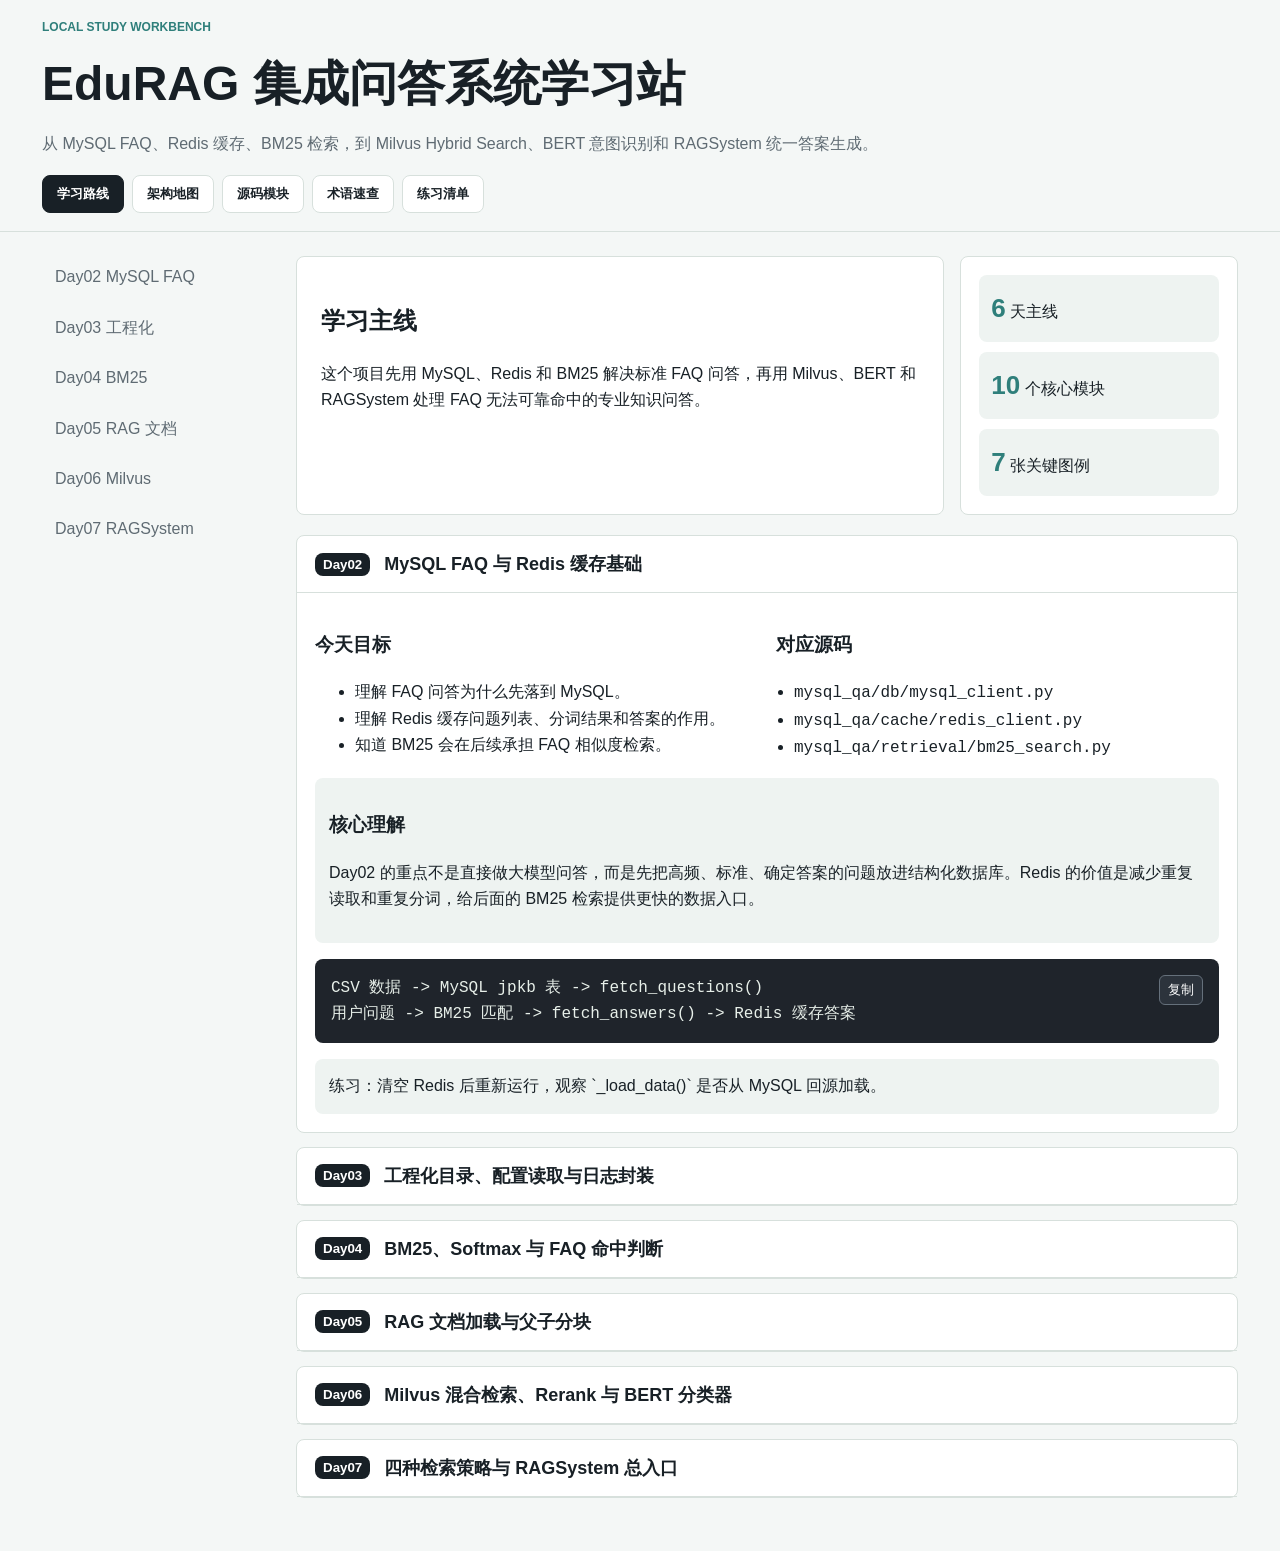
==== index.html @ 0ab51f87 "feat: add EduRAG static learning site" ====
<!DOCTYPE html>
<html lang="zh-CN">
<head>
  <meta charset="UTF-8">
  <meta name="viewport" content="width=device-width, initial-scale=1.0">
  <title>EduRAG 集成问答系统学习站</title>
  <meta name="description" content="从 MySQL FAQ 到 Milvus RAG 的 EduRAG 项目学习路径与源码拆解。">
  <link rel="stylesheet" href="styles.css">
</head>
<body>
  <header class="site-header">
    <div class="brand-block">
      <p class="eyebrow">Local Study Workbench</p>
      <h1>EduRAG 集成问答系统学习站</h1>
      <p class="lead">从 MySQL FAQ、Redis 缓存、BM25 检索，到 Milvus Hybrid Search、BERT 意图识别和 RAGSystem 统一答案生成。</p>
    </div>
    <nav class="top-tabs" aria-label="主导航">
      <button class="tab-button active" data-tab="path">学习路线</button>
      <button class="tab-button" data-tab="architecture">架构地图</button>
      <button class="tab-button" data-tab="source">源码模块</button>
      <button class="tab-button" data-tab="glossary">术语速查</button>
      <button class="tab-button" data-tab="practice">练习清单</button>
    </nav>
  </header>

  <main class="app-shell">
    <aside class="side-nav" aria-label="每日目录">
      <a href="#day02">Day02 MySQL FAQ</a>
      <a href="#day03">Day03 工程化</a>
      <a href="#day04">Day04 BM25</a>
      <a href="#day05">Day05 RAG 文档</a>
      <a href="#day06">Day06 Milvus</a>
      <a href="#day07">Day07 RAGSystem</a>
    </aside>

    <section class="content-area">
      <section class="tab-panel active" id="tab-path">
        <section class="hero-grid">
          <div class="hero-card">
            <h2>学习主线</h2>
            <p>这个项目先用 MySQL、Redis 和 BM25 解决标准 FAQ 问答，再用 Milvus、BERT 和 RAGSystem 处理 FAQ 无法可靠命中的专业知识问答。</p>
          </div>
          <div class="metric-strip">
            <span><strong>6</strong> 天主线</span>
            <span><strong>10</strong> 个核心模块</span>
            <span><strong>7</strong> 张关键图例</span>
          </div>
        </section>

        <div class="day-list">
          <article class="day-card expanded" id="day02">
            <button class="day-toggle" type="button" aria-expanded="true">
              <span>Day02</span>
              <strong>MySQL FAQ 与 Redis 缓存基础</strong>
            </button>
            <div class="day-content">
              <div class="learning-columns">
                <section>
                  <h3>今天目标</h3>
                  <ul>
                    <li>理解 FAQ 问答为什么先落到 MySQL。</li>
                    <li>理解 Redis 缓存问题列表、分词结果和答案的作用。</li>
                    <li>知道 BM25 会在后续承担 FAQ 相似度检索。</li>
                  </ul>
                </section>
                <section>
                  <h3>对应源码</h3>
                  <ul class="file-list">
                    <li><code>mysql_qa/db/mysql_client.py</code></li>
                    <li><code>mysql_qa/cache/redis_client.py</code></li>
                    <li><code>mysql_qa/retrieval/bm25_search.py</code></li>
                  </ul>
                </section>
              </div>
              <div class="explain-block">
                <h3>核心理解</h3>
                <p>Day02 的重点不是直接做大模型问答，而是先把高频、标准、确定答案的问题放进结构化数据库。Redis 的价值是减少重复读取和重复分词，给后面的 BM25 检索提供更快的数据入口。</p>
              </div>
              <pre class="code-block"><code>CSV 数据 -> MySQL jpkb 表 -> fetch_questions()
用户问题 -> BM25 匹配 -> fetch_answers() -> Redis 缓存答案</code></pre>
              <div class="practice-hint">练习：清空 Redis 后重新运行，观察 `_load_data()` 是否从 MySQL 回源加载。</div>
            </div>
          </article>

          <article class="day-card" id="day03">
            <button class="day-toggle" type="button" aria-expanded="false">
              <span>Day03</span>
              <strong>工程化目录、配置读取与日志封装</strong>
            </button>
            <div class="day-content">
              <div class="learning-columns">
                <section>
                  <h3>今天目标</h3>
                  <ul>
                    <li>把零散脚本组织成可维护项目结构。</li>
                    <li>用 <code>config.ini</code> 统一管理 MySQL、Redis、Milvus 和 LLM 配置。</li>
                    <li>用日志记录连接、检索、回退和异常信息。</li>
                  </ul>
                </section>
                <section>
                  <h3>对应源码</h3>
                  <ul class="file-list">
                    <li><code>base/config.py</code></li>
                    <li><code>base/logger.py</code></li>
                    <li><code>new_main.py</code></li>
                  </ul>
                </section>
              </div>
              <div class="explain-block">
                <h3>核心理解</h3>
                <p><code>Config</code> 通过当前文件路径向上找到项目根目录，再读取 <code>config.ini</code>。这种写法能避免“换工作目录就找不到配置文件”的问题。<code>new_main.py</code> 则按 MySQL、Redis、BM25、VectorStore、RAGSystem 的顺序组装系统。</p>
              </div>
              <pre class="code-block"><code>config.ini
  -> Config()
    -> MySQLClient
    -> RedisClient
    -> BM25Search
    -> VectorStore
    -> RAGSystem
    -> FastAPI app</code></pre>
              <div class="practice-hint">练习：把 Redis 端口改错，重新运行项目，观察日志里是否能定位连接错误。</div>
            </div>
          </article>

          <article class="day-card" id="day04">
            <button class="day-toggle" type="button" aria-expanded="false">
              <span>Day04</span>
              <strong>BM25、Softmax 与 FAQ 命中判断</strong>
            </button>
            <div class="day-content">
              <div class="learning-columns">
                <section>
                  <h3>今天目标</h3>
                  <ul>
                    <li>理解中文问题为什么要先预处理和分词。</li>
                    <li>理解 <code>BM25Okapi</code> 如何给标准问题打分。</li>
                    <li>理解 Softmax 和阈值如何决定 FAQ 命中或回退 RAG。</li>
                  </ul>
                </section>
                <section>
                  <h3>对应源码</h3>
                  <ul class="file-list">
                    <li><code>mysql_qa/retrieval/bm25_search.py</code></li>
                    <li><code>mysql_qa/utils/preprocess.py</code></li>
                    <li><code>mysql_qa/main.py</code></li>
                  </ul>
                </section>
              </div>
              <div class="explain-block">
                <h3>核心理解</h3>
                <p><code>BM25Search._load_data()</code> 优先从 Redis 读取问题和分词结果；缓存缺失时回源 MySQL。<code>search(query, threshold)</code> 会先查答案缓存，再分词、打分、Softmax、取最高分，并根据阈值决定是否返回 FAQ 答案。</p>
              </div>
              <pre class="code-block"><code>query -> preprocess_text
      -> BM25 get_scores
      -> Softmax
      -> best_score >= threshold
          yes: return FAQ answer
          no: need_rag = True</code></pre>
              <div class="practice-hint">练习：把阈值从 <code>0.85</code> 调成 <code>0.30</code>，比较命中率和误命中风险。</div>
            </div>
          </article>

          <article class="day-card" id="day05">
            <button class="day-toggle" type="button" aria-expanded="false">
              <span>Day05</span>
              <strong>RAG 文档加载与父子分块</strong>
            </button>
            <div class="day-content">
              <div class="learning-columns">
                <section>
                  <h3>今天目标</h3>
                  <ul>
                    <li>知道 RAG 需要先把知识库文档加载、切分和向量化。</li>
                    <li>理解多格式加载器如何处理 txt、md、pdf、docx、pptx 和图片。</li>
                    <li>理解父子分块如何兼顾检索精度和答案上下文完整度。</li>
                  </ul>
                </section>
                <section>
                  <h3>对应源码</h3>
                  <ul class="file-list">
                    <li><code>rag_qa/core/document_processor.py</code></li>
                    <li><code>rag_qa/edu_document_loaders/*</code></li>
                    <li><code>rag_qa/edu_text_spliter/*</code></li>
                  </ul>
                </section>
              </div>
              <div class="explain-block">
                <h3>核心理解</h3>
                <p><code>document_loaders</code> 把文件后缀映射到加载器。<code>load_documents_from_directory()</code> 负责遍历目录、加载文件、补充元数据。<code>process_documents()</code> 先切父块，再切子块，并把 <code>parent_id</code> 和 <code>parent_content</code> 写进子块元数据。</p>
              </div>
              <pre class="code-block"><code>原始文档
  -> 父块 parent chunk: 保留完整语义
    -> 子块 child chunk: 用于细粒度检索
      -> metadata: parent_id + parent_content + source + timestamp</code></pre>
              <div class="practice-hint">练习：改小 <code>CHILD_CHUNK_SIZE</code>，观察子块数量如何增加。</div>
            </div>
          </article>

          <article class="day-card" id="day06">
            <button class="day-toggle" type="button" aria-expanded="false">
              <span>Day06</span>
              <strong>Milvus 混合检索、Rerank 与 BERT 分类器</strong>
            </button>
            <div class="day-content">
              <div class="learning-columns">
                <section>
                  <h3>今天目标</h3>
                  <ul>
                    <li>理解 Milvus Collection 如何同时保存 dense 和 sparse 向量。</li>
                    <li>理解 BGE-M3、WeightedRanker 和 CrossEncoder 的协作关系。</li>
                    <li>理解 QueryClassifier 如何判断通用知识和专业咨询。</li>
                  </ul>
                </section>
                <section>
                  <h3>对应源码</h3>
                  <ul class="file-list">
                    <li><code>rag_qa/core/vector_store.py</code></li>
                    <li><code>rag_qa/core/query_classifier.py</code></li>
                  </ul>
                </section>
              </div>
              <div class="explain-block">
                <h3>核心理解</h3>
                <p><code>VectorStore._create_or_load_collection()</code> 创建文本字段、dense vector 字段、sparse vector 字段和索引。<code>hybrid_search_with_rerank()</code> 会构造两个检索请求，用 <code>WeightedRanker</code> 合并结果，再用 CrossEncoder 对父文档重排。</p>
              </div>
              <pre class="code-block"><code>query
  -> BGE-M3
    -> dense_query_vector
    -> sparse_query_vector
  -> Milvus Hybrid Search
  -> WeightedRanker(1.0, 0.7)
  -> unique parent docs
  -> CrossEncoder rerank</code></pre>
              <div class="practice-hint">练习：调整 <code>WeightedRanker(1.0, 0.7)</code> 的权重，理解语义召回和关键词召回的平衡。</div>
            </div>
          </article>

          <article class="day-card" id="day07">
            <button class="day-toggle" type="button" aria-expanded="false">
              <span>Day07</span>
              <strong>四种检索策略与 RAGSystem 总入口</strong>
            </button>
            <div class="day-content">
              <div class="learning-columns">
                <section>
                  <h3>今天目标</h3>
                  <ul>
                    <li>理解直接检索、HyDE、子查询检索和回溯问题检索。</li>
                    <li>理解 RAGSystem 如何把分类、策略、检索、Prompt 和 LLM 串起来。</li>
                    <li>理解 FastAPI / WebSocket 如何支持普通查询和流式答案。</li>
                  </ul>
                </section>
                <section>
                  <h3>对应源码</h3>
                  <ul class="file-list">
                    <li><code>rag_qa/core/new_rag_system.py</code></li>
                    <li><code>rag_qa/core/strategy_selector.py</code></li>
                    <li><code>new_main.py</code></li>
                    <li><code>app.py</code></li>
                  </ul>
                </section>
              </div>
              <div class="explain-block">
                <h3>核心理解</h3>
                <p><code>IntegratedQASystem.query()</code> 先走 BM25 FAQ，高置信度直接返回；低置信度进入 <code>RAGSystem.generate_answer()</code>。RAGSystem 先用 <code>QueryClassifier</code> 判断问题类型，专业咨询再通过策略选择器进入 Milvus 检索、重排、Prompt 拼接和 LLM 流式生成。</p>
              </div>
              <pre class="code-block"><code>BM25 low confidence
  -> RAGSystem
    -> QueryClassifier
      -> 通用知识: direct LLM
      -> 专业咨询: strategy + Milvus + Rerank + Prompt + LLM
  -> /api/stream returns tokens by WebSocket</code></pre>
              <div class="practice-hint">练习：比较“课程多少钱”和“5*9 等于多少”，理解专业咨询与通用知识分流。</div>
            </div>
          </article>
        </div>
      </section>

      <section class="tab-panel" id="tab-architecture">
        <h2>项目主链路</h2>
        <div class="flow-map" aria-label="EduRAG 项目主链路">
          <button class="flow-node user" data-target="day07">用户问题</button>
          <span class="flow-arrow">→</span>
          <button class="flow-node api" data-target="module-app">FastAPI / WebSocket</button>
          <span class="flow-arrow">→</span>
          <button class="flow-node search" data-target="day04">BM25 FAQ</button>
          <span class="flow-arrow">→</span>
          <button class="flow-node storage" data-target="module-mysql">MySQL + Redis</button>
          <span class="flow-branch">低置信度回退</span>
          <button class="flow-node rag" data-target="day07">RAGSystem</button>
          <span class="flow-arrow">→</span>
          <button class="flow-node vector" data-target="day06">Milvus Hybrid Search</button>
          <span class="flow-arrow">→</span>
          <button class="flow-node llm" data-target="module-rag">LLM 流式答案</button>
        </div>

        <div class="diagram-grid">
          <article class="diagram-card">
            <h3>BM25 FAQ 命中流程</h3>
            <p>用户问题先分词，再与标准问题计算 BM25 得分。Softmax 后最高分超过阈值就直接返回 FAQ 答案。</p>
            <code>query -> preprocess -> scores -> softmax -> threshold</code>
          </article>
          <article class="diagram-card">
            <h3>Redis 缓存回源</h3>
            <p>优先读取 Redis 中的问题列表、分词结果和答案；缓存缺失时从 MySQL 回源，并重新写入 Redis。</p>
            <code>Redis miss -> MySQL fetch -> Redis set</code>
          </article>
          <article class="diagram-card">
            <h3>父子分块</h3>
            <p>子块负责精确命中，父块负责提供完整上下文，二者通过 <code>parent_id</code> 和 <code>parent_content</code> 关联。</p>
            <code>document -> parent chunks -> child chunks</code>
          </article>
          <article class="diagram-card">
            <h3>Milvus 混合检索</h3>
            <p>BGE-M3 同时生成稠密向量和稀疏向量，Milvus 混合检索后再用 CrossEncoder 重排父文档。</p>
            <code>dense + sparse -> WeightedRanker -> rerank</code>
          </article>
        </div>
      </section>

      <section class="tab-panel" id="tab-source">
        <h2>源码模块索引</h2>
        <div class="module-grid">
          <article class="module-card" id="module-app">
            <h3>app.py</h3>
            <p>提供 FastAPI 入口、静态文件服务、普通查询接口、WebSocket 流式接口、历史记录接口和学科列表接口。</p>
            <pre class="code-block"><code>@app.post("/api/query")
async def query(request: QueryRequest):
    answer, need_rag = qa_system.bm25_search.search(request.query, threshold=0.85)
    if need_rag:
        return {"is_streaming": True}
    return {"answer": answer, "is_streaming": False}</code></pre>
          </article>

          <article class="module-card" id="module-integrated">
            <h3>new_main.py / IntegratedQASystem</h3>
            <p>集成 MySQL、Redis、BM25、VectorStore、RAGSystem 和 DashScope LLM，是完整问答系统的调度中心。</p>
            <pre class="code-block"><code>answer, need_rag = self.bm25_search.search(query, threshold=0.85)
if answer:
    yield answer, True
elif need_rag:
    for token in self.rag_system.generate_answer(query, source_filter, history):
        yield token, False</code></pre>
          </article>

          <article class="module-card" id="module-mysql">
            <h3>mysql_qa/db/mysql_client.py</h3>
            <p>负责连接 MySQL、创建 FAQ 表、导入 CSV、读取标准问题和查询答案。</p>
            <pre class="code-block"><code>def fetch_answers(self, question):
    self.cursor.execute("select answer from jpkb where question = %s", (question,))
    result = self.cursor.fetchone()
    return result[0] if result else None</code></pre>
          </article>

          <article class="module-card" id="module-bm25">
            <h3>mysql_qa/retrieval/bm25_search.py</h3>
            <p>负责加载标准问题、构建 BM25Okapi、计算 Softmax 分数、判断是否命中 FAQ 或回退 RAG。</p>
            <pre class="code-block"><code>softmax_scores = self._softmax(scores)
best_idx = softmax_scores.argmax()
best_score = softmax_scores[best_idx]
if best_score >= threshold:
    answer = self.mysql_client.fetch_answers(original_question)</code></pre>
          </article>

          <article class="module-card" id="module-vector">
            <h3>rag_qa/core/vector_store.py</h3>
            <p>负责 Milvus Collection 创建、文档向量写入、dense/sparse 混合检索、父文档去重和 CrossEncoder 重排。</p>
            <pre class="code-block"><code>ranker = WeightedRanker(1.0, 0.7)
result = self.client.hybrid_search(
    collection_name=self.collection_name,
    reqs=[dense_request, sparse_request],
    ranker=ranker,
    limit=k
)</code></pre>
          </article>

          <article class="module-card" id="module-rag">
            <h3>rag_qa/core/new_rag_system.py</h3>
            <p>负责问题分类、检索策略选择、上下文构造、提示词格式化和 LLM 流式答案生成。</p>
            <pre class="code-block"><code>query_category = self.query_classifier.predict_category(query)
if query_category == "通用知识":
    context = ""
else:
    context_docs = self.retrieve_and_merge(query, source_filter, strategy)
prompt_input = self.rag_prompt.format(context=context, history=history_context, question=query)</code></pre>
          </article>
        </div>
      </section>

      <section class="tab-panel" id="tab-glossary">
        <h2>术语速查</h2>
        <label class="search-label" for="glossarySearch">筛选术语</label>
        <input class="glossary-search" id="glossarySearch" type="search" placeholder="输入 Redis、BM25、Milvus、HyDE...">
        <div class="glossary-grid">
          <article class="glossary-card" data-keywords="redis cache fallback">
            <h3>Redis</h3>
            <p>内存型键值数据库，本项目用于缓存标准问题、分词结果和已命中的答案，减少重复访问 MySQL。</p>
          </article>
          <article class="glossary-card" data-keywords="bm25 similarity search">
            <h3>BM25</h3>
            <p>关键词相关性算法，用于判断用户问题和 FAQ 标准问题是否足够相似。</p>
          </article>
          <article class="glossary-card" data-keywords="softmax normalize threshold">
            <h3>Softmax</h3>
            <p>把一组原始分数转成概率分布，方便用最高分和阈值判断是否命中 FAQ。</p>
          </article>
          <article class="glossary-card" data-keywords="milvus vector database">
            <h3>Milvus</h3>
            <p>向量数据库，本项目用于存储知识库文档的 dense/sparse 向量并执行混合检索。</p>
          </article>
          <article class="glossary-card" data-keywords="dense vector semantic">
            <h3>Dense Vector</h3>
            <p>稠密向量更擅长表达语义相似度，适合召回含义接近但关键词不同的文本。</p>
          </article>
          <article class="glossary-card" data-keywords="sparse vector keyword">
            <h3>Sparse Vector</h3>
            <p>稀疏向量更接近关键词匹配，适合保留专业名词和明确词项的匹配能力。</p>
          </article>
          <article class="glossary-card" data-keywords="rerank crossencoder">
            <h3>Rerank</h3>
            <p>重排序步骤会重新评估 query 和候选父文档的相关性，把更适合生成答案的上下文排到前面。</p>
          </article>
          <article class="glossary-card" data-keywords="hyde hypothetical answer">
            <h3>HyDE</h3>
            <p>先让 LLM 生成一个假设答案，再用假设答案去检索，适合原问题表达不够接近知识库文本的场景。</p>
          </article>
          <article class="glossary-card" data-keywords="bert intent classifier QueryClassifier">
            <h3>BERT 意图识别</h3>
            <p>判断问题属于通用知识还是专业咨询，决定是否进入 RAG 专业知识检索流程。</p>
          </article>
          <article class="glossary-card" data-keywords="websocket stream token">
            <h3>WebSocket</h3>
            <p>用于服务端逐 token 推送 LLM 生成结果，让前端看到流式输出。</p>
          </article>
        </div>
      </section>

      <section class="tab-panel" id="tab-practice">
        <h2>练习清单</h2>
        <p class="muted">勾选状态保存在当前浏览器的 localStorage 中。</p>
        <div class="practice-list">
          <label class="practice-item"><input type="checkbox" data-practice="redis-rebuild"> 清空 Redis 后重新运行，观察 `_load_data()` 是否从 MySQL 回源。</label>
          <label class="practice-item"><input type="checkbox" data-practice="config-error"> 把 Redis 端口改错，观察日志中连接失败的错误信息。</label>
          <label class="practice-item"><input type="checkbox" data-practice="bm25-threshold"> 把 BM25 阈值从 `0.85` 调成 `0.30`，比较命中率和误命中风险。</label>
          <label class="practice-item"><input type="checkbox" data-practice="chunk-size"> 改小 `CHILD_CHUNK_SIZE`，观察子块数量如何变化。</label>
          <label class="practice-item"><input type="checkbox" data-practice="weighted-ranker"> 调整 `WeightedRanker(1.0, 0.7)` 权重，理解语义和关键词召回的平衡。</label>
          <label class="practice-item"><input type="checkbox" data-practice="query-category"> 比较“课程多少钱”和“5*9 等于多少”，理解专业咨询和通用知识分流。</label>
        </div>
      </section>
    </section>
  </main>

  <script src="script.js"></script>
</body>
</html>
---- styles.css ----
:root {
  --bg: #f4f7f6;
  --surface: #ffffff;
  --surface-2: #eef3f1;
  --text: #182026;
  --muted: #5f6b73;
  --line: #d7e0dc;
  --faq: #2f6f9f;
  --cache: #b44b4b;
  --search: #b7791f;
  --rag: #477c45;
  --vector: #2f7f7b;
  --llm: #5953a6;
  --code: #1f242b;
  --radius: 8px;
}

* {
  box-sizing: border-box;
}

html {
  scroll-behavior: smooth;
}

body {
  margin: 0;
  background: var(--bg);
  color: var(--text);
  font-family: "Microsoft YaHei", "PingFang SC", "Noto Sans CJK SC", sans-serif;
  line-height: 1.65;
}

.site-header {
  position: sticky;
  top: 0;
  z-index: 10;
  background: rgba(244, 247, 246, 0.96);
  border-bottom: 1px solid var(--line);
  padding: 18px clamp(18px, 4vw, 42px);
  backdrop-filter: blur(10px);
}

.brand-block h1 {
  margin: 0;
  font-size: clamp(28px, 4vw, 48px);
  letter-spacing: 0;
}

.eyebrow {
  margin: 0 0 6px;
  color: var(--vector);
  font-weight: 700;
  text-transform: uppercase;
  font-size: 12px;
}

.lead {
  max-width: 900px;
  color: var(--muted);
  margin: 8px 0 18px;
}

.top-tabs {
  display: flex;
  flex-wrap: wrap;
  gap: 8px;
}

.tab-button {
  border: 1px solid var(--line);
  background: var(--surface);
  color: var(--text);
  border-radius: var(--radius);
  padding: 9px 14px;
  cursor: pointer;
  font-weight: 700;
}

.tab-button.active {
  background: var(--text);
  color: #fff;
  border-color: var(--text);
}

.app-shell {
  display: grid;
  grid-template-columns: 230px minmax(0, 1fr);
  gap: 24px;
  padding: 24px clamp(18px, 4vw, 42px) 56px;
}

.side-nav {
  position: sticky;
  top: 170px;
  align-self: start;
  display: flex;
  flex-direction: column;
  gap: 8px;
}

.side-nav a {
  color: var(--muted);
  text-decoration: none;
  border-left: 3px solid transparent;
  padding: 8px 10px;
  border-radius: 0 var(--radius) var(--radius) 0;
}

.side-nav a:hover {
  color: var(--text);
  border-left-color: var(--vector);
  background: var(--surface);
}

.content-area {
  min-width: 0;
}

.tab-panel {
  display: none;
}

.tab-panel.active {
  display: block;
}

.hero-grid {
  display: grid;
  grid-template-columns: minmax(0, 1.4fr) minmax(240px, 0.6fr);
  gap: 16px;
  margin-bottom: 20px;
}

.hero-card,
.metric-strip,
.day-card,
.diagram-card,
.module-card,
.glossary-card {
  background: var(--surface);
  border: 1px solid var(--line);
  border-radius: var(--radius);
}

.hero-card {
  padding: 24px;
}

.metric-strip {
  display: grid;
  gap: 10px;
  padding: 18px;
}

.metric-strip span {
  background: var(--surface-2);
  border-radius: var(--radius);
  padding: 12px;
}

.metric-strip strong {
  font-size: 26px;
  color: var(--vector);
}

.day-list {
  display: grid;
  gap: 14px;
}

.day-toggle {
  width: 100%;
  display: flex;
  align-items: center;
  gap: 14px;
  border: 0;
  border-bottom: 1px solid var(--line);
  background: transparent;
  color: var(--text);
  text-align: left;
  padding: 16px 18px;
  cursor: pointer;
}

.day-toggle span {
  background: var(--text);
  color: #fff;
  border-radius: var(--radius);
  padding: 4px 8px;
  font-weight: 800;
}

.day-toggle strong {
  font-size: 18px;
}

.day-content {
  display: none;
  padding: 18px;
}

.day-card.expanded .day-content {
  display: block;
}

.learning-columns {
  display: grid;
  grid-template-columns: repeat(2, minmax(0, 1fr));
  gap: 18px;
}

.file-list {
  padding-left: 18px;
}

code {
  font-family: Consolas, "Cascadia Code", monospace;
}

.code-block {
  position: relative;
  overflow: auto;
  background: var(--code);
  color: #e7efe9;
  border-radius: var(--radius);
  padding: 16px;
  margin: 16px 0;
}

.copy-code {
  float: right;
  margin: 0 0 8px 8px;
  border: 1px solid #65707b;
  background: #2c333c;
  color: #fff;
  border-radius: 6px;
  padding: 5px 8px;
  cursor: pointer;
}

.explain-block,
.practice-hint {
  background: var(--surface-2);
  border-radius: var(--radius);
  padding: 14px;
}

.flow-map {
  display: flex;
  flex-wrap: wrap;
  align-items: center;
  gap: 10px;
  background: var(--surface);
  border: 1px solid var(--line);
  border-radius: var(--radius);
  padding: 18px;
  margin-bottom: 18px;
}

.flow-node {
  border: 1px solid var(--line);
  border-radius: var(--radius);
  padding: 10px 12px;
  background: var(--surface-2);
  cursor: pointer;
  font-weight: 800;
}

.flow-node.api {
  border-color: var(--faq);
}

.flow-node.storage {
  border-color: var(--cache);
}

.flow-node.search {
  border-color: var(--search);
}

.flow-node.rag {
  border-color: var(--rag);
}

.flow-node.vector {
  border-color: var(--vector);
}

.flow-node.llm {
  border-color: var(--llm);
}

.flow-arrow,
.flow-branch {
  color: var(--muted);
  font-weight: 800;
}

.diagram-grid,
.module-grid,
.glossary-grid {
  display: grid;
  grid-template-columns: repeat(2, minmax(0, 1fr));
  gap: 16px;
}

.diagram-card,
.module-card,
.glossary-card {
  padding: 18px;
}

.search-label {
  display: block;
  margin: 12px 0 6px;
  font-weight: 800;
}

.glossary-search {
  width: 100%;
  border: 1px solid var(--line);
  border-radius: var(--radius);
  padding: 11px 12px;
  margin-bottom: 16px;
  font-size: 16px;
}

.practice-list {
  display: grid;
  gap: 10px;
}

.practice-item {
  display: flex;
  gap: 10px;
  align-items: flex-start;
  background: var(--surface);
  border: 1px solid var(--line);
  border-radius: var(--radius);
  padding: 14px;
}

.muted {
  color: var(--muted);
}

@media (max-width: 900px) {
  .app-shell {
    grid-template-columns: 1fr;
  }

  .side-nav {
    position: static;
    flex-direction: row;
    overflow-x: auto;
    padding-bottom: 4px;
  }

  .side-nav a {
    white-space: nowrap;
    border-left: 0;
    border-bottom: 3px solid transparent;
    border-radius: var(--radius);
    background: var(--surface);
  }

  .hero-grid,
  .learning-columns,
  .diagram-grid,
  .module-grid,
  .glossary-grid {
    grid-template-columns: 1fr;
  }
}
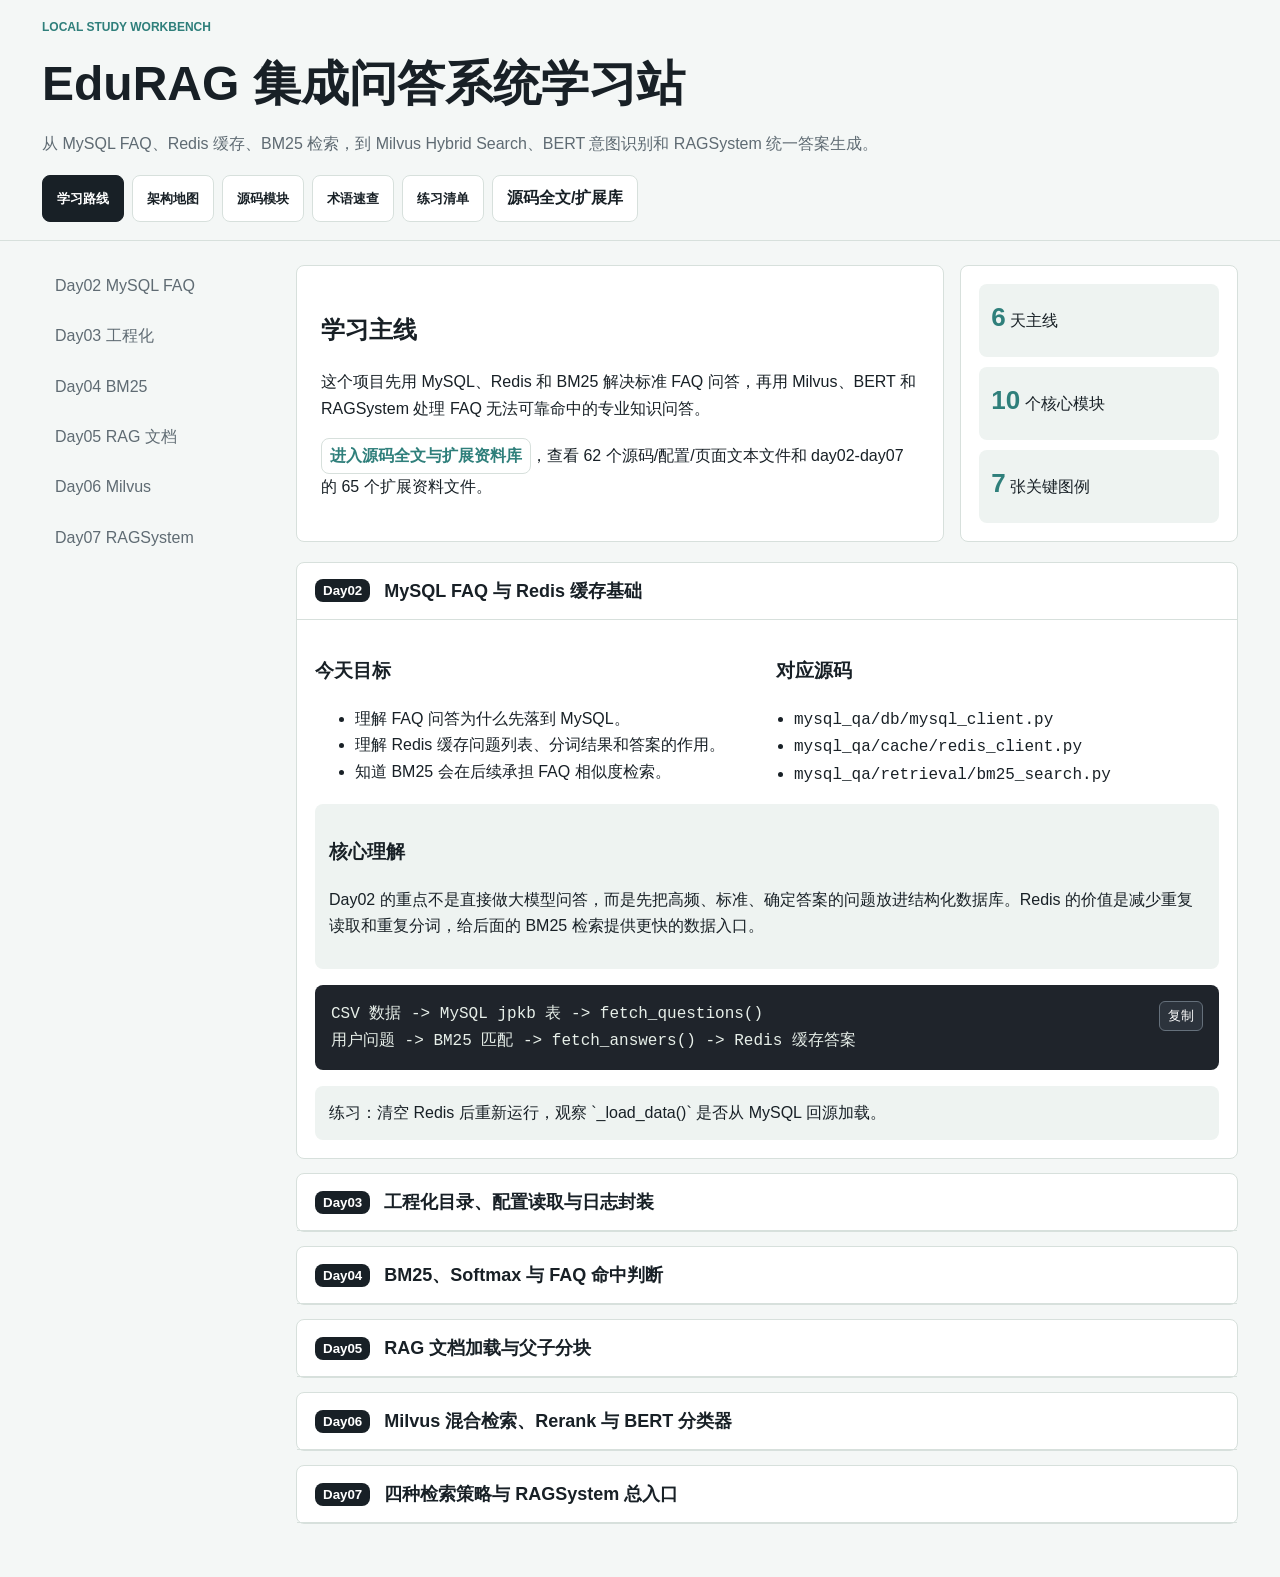
==== commit c48a8c9e: "feat: add full code and extension library" ====
--- a/index.html
+++ b/index.html
@@ -20,6 +20,7 @@
       <button class="tab-button" data-tab="source">源码模块</button>
       <button class="tab-button" data-tab="glossary">术语速查</button>
       <button class="tab-button" data-tab="practice">练习清单</button>
+      <a class="tab-link" href="details.html">源码全文/扩展库</a>
     </nav>
   </header>
 
@@ -39,6 +40,7 @@
           <div class="hero-card">
             <h2>学习主线</h2>
             <p>这个项目先用 MySQL、Redis 和 BM25 解决标准 FAQ 问答，再用 Milvus、BERT 和 RAGSystem 处理 FAQ 无法可靠命中的专业知识问答。</p>
+            <p><a class="inline-link" href="details.html">进入源码全文与扩展资料库</a>，查看 62 个源码/配置/页面文本文件和 day02-day07 的 65 个扩展资料文件。</p>
           </div>
           <div class="metric-strip">
             <span><strong>6</strong> 天主线</span>
--- a/styles.css
+++ b/styles.css
@@ -77,6 +77,26 @@
   font-weight: 700;
 }
 
+.tab-link,
+.inline-link,
+.open-resource {
+  display: inline-flex;
+  align-items: center;
+  border: 1px solid var(--line);
+  background: var(--surface);
+  color: var(--text);
+  border-radius: var(--radius);
+  padding: 9px 14px;
+  text-decoration: none;
+  font-weight: 700;
+}
+
+.inline-link,
+.open-resource {
+  padding: 4px 8px;
+  color: var(--vector);
+}
+
 .tab-button.active {
   background: var(--text);
   color: #fff;
@@ -345,6 +365,84 @@
   color: var(--muted);
 }
 
+.detail-shell {
+  padding: 24px clamp(18px, 4vw, 42px) 56px;
+}
+
+.detail-summary {
+  display: grid;
+  grid-template-columns: repeat(3, minmax(0, 1fr));
+  gap: 16px;
+  margin-bottom: 24px;
+}
+
+.detail-summary article {
+  background: var(--surface);
+  border: 1px solid var(--line);
+  border-radius: var(--radius);
+  padding: 18px;
+}
+
+.detail-summary strong {
+  display: block;
+  font-size: 28px;
+  color: var(--vector);
+}
+
+.detail-section {
+  margin-top: 28px;
+}
+
+.detail-grid {
+  display: grid;
+  gap: 14px;
+}
+
+.source-file-card,
+.extension-file-card {
+  background: var(--surface);
+  border: 1px solid var(--line);
+  border-radius: var(--radius);
+  padding: 16px;
+}
+
+.source-file-card h3,
+.extension-file-card h3 {
+  word-break: break-all;
+}
+
+.detail-meta {
+  color: var(--muted);
+  margin-top: -6px;
+}
+
+.detail-code {
+  max-height: 520px;
+  overflow: auto;
+  background: var(--code);
+  color: #e7efe9;
+  border-radius: var(--radius);
+  padding: 16px;
+}
+
+.extension-frame {
+  width: 100%;
+  height: 520px;
+  border: 1px solid var(--line);
+  border-radius: var(--radius);
+  background: white;
+}
+
+.extension-image {
+  display: block;
+  max-width: 100%;
+  max-height: 620px;
+  object-fit: contain;
+  border: 1px solid var(--line);
+  border-radius: var(--radius);
+  background: var(--surface-2);
+}
+
 @media (max-width: 900px) {
   .app-shell {
     grid-template-columns: 1fr;
@@ -369,7 +467,8 @@
   .learning-columns,
   .diagram-grid,
   .module-grid,
-  .glossary-grid {
+  .glossary-grid,
+  .detail-summary {
     grid-template-columns: 1fr;
   }
 }
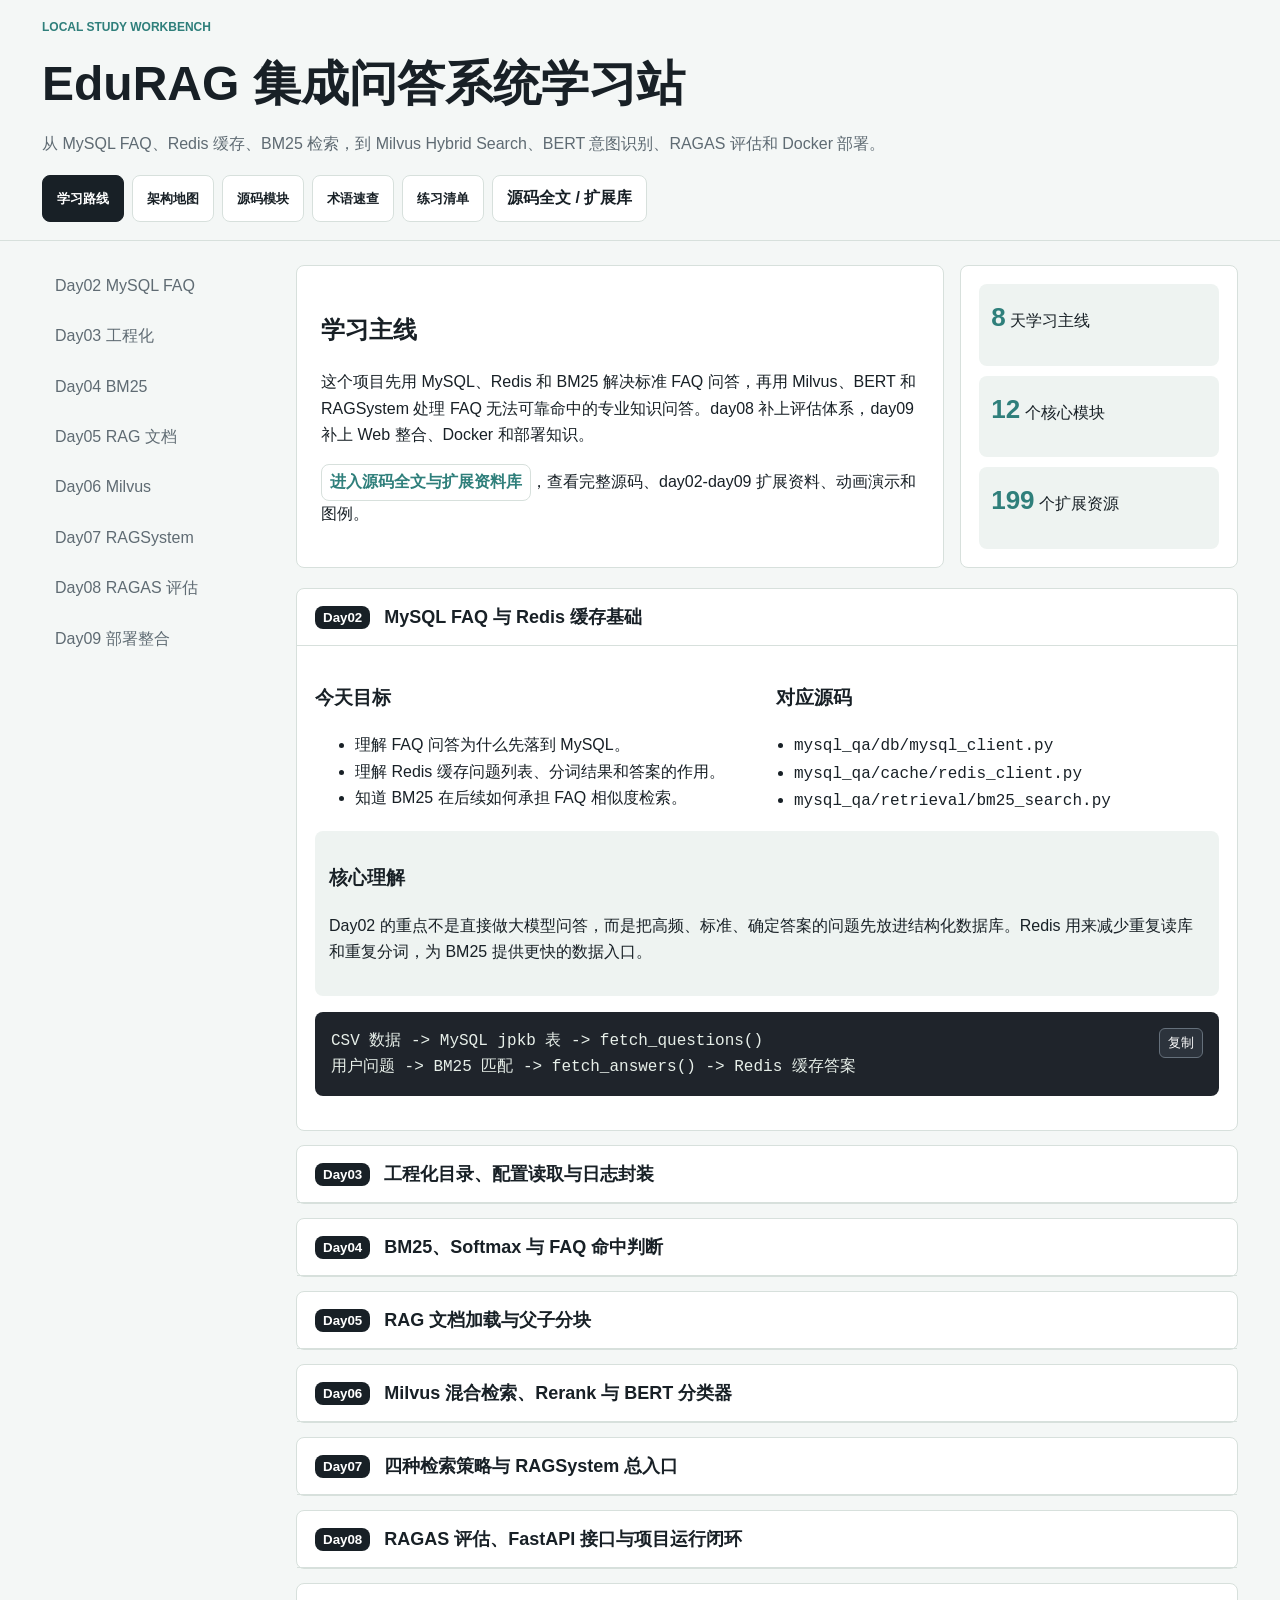
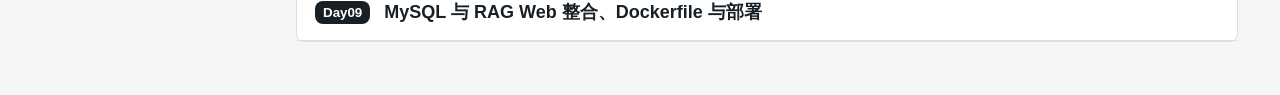
==== commit 2f2d206d: "feat: add day08 and day09 learning content" ====
--- a/index.html
+++ b/index.html
@@ -4,7 +4,7 @@
   <meta charset="UTF-8">
   <meta name="viewport" content="width=device-width, initial-scale=1.0">
   <title>EduRAG 集成问答系统学习站</title>
-  <meta name="description" content="从 MySQL FAQ 到 Milvus RAG 的 EduRAG 项目学习路径与源码拆解。">
+  <meta name="description" content="从 MySQL FAQ 到 Milvus RAG、RAGAS 评估和 Docker 部署的 EduRAG 项目学习路线。">
   <link rel="stylesheet" href="styles.css">
 </head>
 <body>
@@ -12,7 +12,7 @@
     <div class="brand-block">
       <p class="eyebrow">Local Study Workbench</p>
       <h1>EduRAG 集成问答系统学习站</h1>
-      <p class="lead">从 MySQL FAQ、Redis 缓存、BM25 检索，到 Milvus Hybrid Search、BERT 意图识别和 RAGSystem 统一答案生成。</p>
+      <p class="lead">从 MySQL FAQ、Redis 缓存、BM25 检索，到 Milvus Hybrid Search、BERT 意图识别、RAGAS 评估和 Docker 部署。</p>
     </div>
     <nav class="top-tabs" aria-label="主导航">
       <button class="tab-button active" data-tab="path">学习路线</button>
@@ -20,7 +20,7 @@
       <button class="tab-button" data-tab="source">源码模块</button>
       <button class="tab-button" data-tab="glossary">术语速查</button>
       <button class="tab-button" data-tab="practice">练习清单</button>
-      <a class="tab-link" href="details.html">源码全文/扩展库</a>
+      <a class="tab-link" href="details.html">源码全文 / 扩展库</a>
     </nav>
   </header>
 
@@ -32,6 +32,8 @@
       <a href="#day05">Day05 RAG 文档</a>
       <a href="#day06">Day06 Milvus</a>
       <a href="#day07">Day07 RAGSystem</a>
+      <a href="#day08">Day08 RAGAS 评估</a>
+      <a href="#day09">Day09 部署整合</a>
     </aside>
 
     <section class="content-area">
@@ -39,240 +41,112 @@
         <section class="hero-grid">
           <div class="hero-card">
             <h2>学习主线</h2>
-            <p>这个项目先用 MySQL、Redis 和 BM25 解决标准 FAQ 问答，再用 Milvus、BERT 和 RAGSystem 处理 FAQ 无法可靠命中的专业知识问答。</p>
-            <p><a class="inline-link" href="details.html">进入源码全文与扩展资料库</a>，查看 62 个源码/配置/页面文本文件和 day02-day07 的 65 个扩展资料文件。</p>
+            <p>这个项目先用 MySQL、Redis 和 BM25 解决标准 FAQ 问答，再用 Milvus、BERT 和 RAGSystem 处理 FAQ 无法可靠命中的专业知识问答。day08 补上评估体系，day09 补上 Web 整合、Docker 和部署知识。</p>
+            <p><a class="inline-link" href="details.html">进入源码全文与扩展资料库</a>，查看完整源码、day02-day09 扩展资料、动画演示和图例。</p>
           </div>
           <div class="metric-strip">
-            <span><strong>6</strong> 天主线</span>
-            <span><strong>10</strong> 个核心模块</span>
-            <span><strong>7</strong> 张关键图例</span>
+            <span><strong>8</strong> 天学习主线</span>
+            <span><strong>12</strong> 个核心模块</span>
+            <span><strong>199</strong> 个扩展资源</span>
           </div>
         </section>
 
         <div class="day-list">
           <article class="day-card expanded" id="day02">
-            <button class="day-toggle" type="button" aria-expanded="true">
-              <span>Day02</span>
-              <strong>MySQL FAQ 与 Redis 缓存基础</strong>
-            </button>
-            <div class="day-content">
-              <div class="learning-columns">
-                <section>
-                  <h3>今天目标</h3>
-                  <ul>
-                    <li>理解 FAQ 问答为什么先落到 MySQL。</li>
-                    <li>理解 Redis 缓存问题列表、分词结果和答案的作用。</li>
-                    <li>知道 BM25 会在后续承担 FAQ 相似度检索。</li>
-                  </ul>
-                </section>
-                <section>
-                  <h3>对应源码</h3>
-                  <ul class="file-list">
-                    <li><code>mysql_qa/db/mysql_client.py</code></li>
-                    <li><code>mysql_qa/cache/redis_client.py</code></li>
-                    <li><code>mysql_qa/retrieval/bm25_search.py</code></li>
-                  </ul>
-                </section>
-              </div>
-              <div class="explain-block">
-                <h3>核心理解</h3>
-                <p>Day02 的重点不是直接做大模型问答，而是先把高频、标准、确定答案的问题放进结构化数据库。Redis 的价值是减少重复读取和重复分词，给后面的 BM25 检索提供更快的数据入口。</p>
-              </div>
+            <button class="day-toggle" type="button" aria-expanded="true"><span>Day02</span><strong>MySQL FAQ 与 Redis 缓存基础</strong></button>
+            <div class="day-content">
+              <div class="learning-columns">
+                <section><h3>今天目标</h3><ul><li>理解 FAQ 问答为什么先落到 MySQL。</li><li>理解 Redis 缓存问题列表、分词结果和答案的作用。</li><li>知道 BM25 在后续如何承担 FAQ 相似度检索。</li></ul></section>
+                <section><h3>对应源码</h3><ul class="file-list"><li><code>mysql_qa/db/mysql_client.py</code></li><li><code>mysql_qa/cache/redis_client.py</code></li><li><code>mysql_qa/retrieval/bm25_search.py</code></li></ul></section>
+              </div>
+              <div class="explain-block"><h3>核心理解</h3><p>Day02 的重点不是直接做大模型问答，而是把高频、标准、确定答案的问题先放进结构化数据库。Redis 用来减少重复读库和重复分词，为 BM25 提供更快的数据入口。</p></div>
               <pre class="code-block"><code>CSV 数据 -> MySQL jpkb 表 -> fetch_questions()
 用户问题 -> BM25 匹配 -> fetch_answers() -> Redis 缓存答案</code></pre>
-              <div class="practice-hint">练习：清空 Redis 后重新运行，观察 `_load_data()` 是否从 MySQL 回源加载。</div>
             </div>
           </article>
 
           <article class="day-card" id="day03">
-            <button class="day-toggle" type="button" aria-expanded="false">
-              <span>Day03</span>
-              <strong>工程化目录、配置读取与日志封装</strong>
-            </button>
-            <div class="day-content">
-              <div class="learning-columns">
-                <section>
-                  <h3>今天目标</h3>
-                  <ul>
-                    <li>把零散脚本组织成可维护项目结构。</li>
-                    <li>用 <code>config.ini</code> 统一管理 MySQL、Redis、Milvus 和 LLM 配置。</li>
-                    <li>用日志记录连接、检索、回退和异常信息。</li>
-                  </ul>
-                </section>
-                <section>
-                  <h3>对应源码</h3>
-                  <ul class="file-list">
-                    <li><code>base/config.py</code></li>
-                    <li><code>base/logger.py</code></li>
-                    <li><code>new_main.py</code></li>
-                  </ul>
-                </section>
-              </div>
-              <div class="explain-block">
-                <h3>核心理解</h3>
-                <p><code>Config</code> 通过当前文件路径向上找到项目根目录，再读取 <code>config.ini</code>。这种写法能避免“换工作目录就找不到配置文件”的问题。<code>new_main.py</code> 则按 MySQL、Redis、BM25、VectorStore、RAGSystem 的顺序组装系统。</p>
-              </div>
-              <pre class="code-block"><code>config.ini
-  -> Config()
-    -> MySQLClient
-    -> RedisClient
-    -> BM25Search
-    -> VectorStore
-    -> RAGSystem
-    -> FastAPI app</code></pre>
-              <div class="practice-hint">练习：把 Redis 端口改错，重新运行项目，观察日志里是否能定位连接错误。</div>
+            <button class="day-toggle" type="button" aria-expanded="false"><span>Day03</span><strong>工程化目录、配置读取与日志封装</strong></button>
+            <div class="day-content">
+              <div class="learning-columns">
+                <section><h3>今天目标</h3><ul><li>把零散脚本组织成可维护项目结构。</li><li>用 <code>config.ini</code> 统一管理 MySQL、Redis、Milvus 和 LLM 配置。</li><li>用日志记录连接、检索、回退和异常信息。</li></ul></section>
+                <section><h3>对应源码</h3><ul class="file-list"><li><code>base/config.py</code></li><li><code>base/logger.py</code></li><li><code>new_main.py</code></li></ul></section>
+              </div>
+              <div class="explain-block"><h3>核心理解</h3><p><code>Config</code> 负责定位项目根目录并读取配置；<code>new_main.py</code> 按 MySQL、Redis、BM25、VectorStore、RAGSystem 的顺序组装系统。</p></div>
+              <pre class="code-block"><code>config.ini -> Config()
+  -> MySQLClient -> RedisClient -> BM25Search -> VectorStore -> RAGSystem</code></pre>
             </div>
           </article>
 
           <article class="day-card" id="day04">
-            <button class="day-toggle" type="button" aria-expanded="false">
-              <span>Day04</span>
-              <strong>BM25、Softmax 与 FAQ 命中判断</strong>
-            </button>
-            <div class="day-content">
-              <div class="learning-columns">
-                <section>
-                  <h3>今天目标</h3>
-                  <ul>
-                    <li>理解中文问题为什么要先预处理和分词。</li>
-                    <li>理解 <code>BM25Okapi</code> 如何给标准问题打分。</li>
-                    <li>理解 Softmax 和阈值如何决定 FAQ 命中或回退 RAG。</li>
-                  </ul>
-                </section>
-                <section>
-                  <h3>对应源码</h3>
-                  <ul class="file-list">
-                    <li><code>mysql_qa/retrieval/bm25_search.py</code></li>
-                    <li><code>mysql_qa/utils/preprocess.py</code></li>
-                    <li><code>mysql_qa/main.py</code></li>
-                  </ul>
-                </section>
-              </div>
-              <div class="explain-block">
-                <h3>核心理解</h3>
-                <p><code>BM25Search._load_data()</code> 优先从 Redis 读取问题和分词结果；缓存缺失时回源 MySQL。<code>search(query, threshold)</code> 会先查答案缓存，再分词、打分、Softmax、取最高分，并根据阈值决定是否返回 FAQ 答案。</p>
-              </div>
-              <pre class="code-block"><code>query -> preprocess_text
-      -> BM25 get_scores
-      -> Softmax
-      -> best_score >= threshold
-          yes: return FAQ answer
-          no: need_rag = True</code></pre>
-              <div class="practice-hint">练习：把阈值从 <code>0.85</code> 调成 <code>0.30</code>，比较命中率和误命中风险。</div>
+            <button class="day-toggle" type="button" aria-expanded="false"><span>Day04</span><strong>BM25、Softmax 与 FAQ 命中判断</strong></button>
+            <div class="day-content">
+              <div class="learning-columns">
+                <section><h3>今天目标</h3><ul><li>理解中文问题为什么要先预处理和分词。</li><li>理解 <code>BM25Okapi</code> 如何给标准问题打分。</li><li>理解 Softmax 和阈值如何决定 FAQ 命中或回退 RAG。</li></ul></section>
+                <section><h3>对应源码</h3><ul class="file-list"><li><code>mysql_qa/retrieval/bm25_search.py</code></li><li><code>mysql_qa/utils/preprocess.py</code></li><li><code>mysql_qa/main.py</code></li></ul></section>
+              </div>
+              <div class="explain-block"><h3>核心理解</h3><p><code>search(query, threshold)</code> 会分词、计算 BM25 分数、做 Softmax，再根据最高分判断是否直接返回 FAQ 答案。</p></div>
+              <pre class="code-block"><code>query -> preprocess_text -> BM25 scores -> Softmax -> threshold</code></pre>
             </div>
           </article>
 
           <article class="day-card" id="day05">
-            <button class="day-toggle" type="button" aria-expanded="false">
-              <span>Day05</span>
-              <strong>RAG 文档加载与父子分块</strong>
-            </button>
-            <div class="day-content">
-              <div class="learning-columns">
-                <section>
-                  <h3>今天目标</h3>
-                  <ul>
-                    <li>知道 RAG 需要先把知识库文档加载、切分和向量化。</li>
-                    <li>理解多格式加载器如何处理 txt、md、pdf、docx、pptx 和图片。</li>
-                    <li>理解父子分块如何兼顾检索精度和答案上下文完整度。</li>
-                  </ul>
-                </section>
-                <section>
-                  <h3>对应源码</h3>
-                  <ul class="file-list">
-                    <li><code>rag_qa/core/document_processor.py</code></li>
-                    <li><code>rag_qa/edu_document_loaders/*</code></li>
-                    <li><code>rag_qa/edu_text_spliter/*</code></li>
-                  </ul>
-                </section>
-              </div>
-              <div class="explain-block">
-                <h3>核心理解</h3>
-                <p><code>document_loaders</code> 把文件后缀映射到加载器。<code>load_documents_from_directory()</code> 负责遍历目录、加载文件、补充元数据。<code>process_documents()</code> 先切父块，再切子块，并把 <code>parent_id</code> 和 <code>parent_content</code> 写进子块元数据。</p>
-              </div>
-              <pre class="code-block"><code>原始文档
-  -> 父块 parent chunk: 保留完整语义
-    -> 子块 child chunk: 用于细粒度检索
-      -> metadata: parent_id + parent_content + source + timestamp</code></pre>
-              <div class="practice-hint">练习：改小 <code>CHILD_CHUNK_SIZE</code>，观察子块数量如何增加。</div>
+            <button class="day-toggle" type="button" aria-expanded="false"><span>Day05</span><strong>RAG 文档加载与父子分块</strong></button>
+            <div class="day-content">
+              <div class="learning-columns">
+                <section><h3>今天目标</h3><ul><li>理解 RAG 需要先加载、切分和向量化知识库文档。</li><li>理解多格式加载器如何处理 txt、md、pdf、docx、pptx 和图片。</li><li>理解父子分块如何兼顾检索精度和上下文完整度。</li></ul></section>
+                <section><h3>对应源码</h3><ul class="file-list"><li><code>rag_qa/core/document_processor.py</code></li><li><code>rag_qa/edu_document_loaders/*</code></li><li><code>rag_qa/edu_text_spliter/*</code></li></ul></section>
+              </div>
+              <div class="explain-block"><h3>核心理解</h3><p>子块负责细粒度命中，父块负责提供完整语义。每个子块通过 <code>parent_id</code> 和 <code>parent_content</code> 关联回父文档上下文。</p></div>
+              <pre class="code-block"><code>document -> parent chunks -> child chunks -> metadata(parent_id)</code></pre>
             </div>
           </article>
 
           <article class="day-card" id="day06">
-            <button class="day-toggle" type="button" aria-expanded="false">
-              <span>Day06</span>
-              <strong>Milvus 混合检索、Rerank 与 BERT 分类器</strong>
-            </button>
-            <div class="day-content">
-              <div class="learning-columns">
-                <section>
-                  <h3>今天目标</h3>
-                  <ul>
-                    <li>理解 Milvus Collection 如何同时保存 dense 和 sparse 向量。</li>
-                    <li>理解 BGE-M3、WeightedRanker 和 CrossEncoder 的协作关系。</li>
-                    <li>理解 QueryClassifier 如何判断通用知识和专业咨询。</li>
-                  </ul>
-                </section>
-                <section>
-                  <h3>对应源码</h3>
-                  <ul class="file-list">
-                    <li><code>rag_qa/core/vector_store.py</code></li>
-                    <li><code>rag_qa/core/query_classifier.py</code></li>
-                  </ul>
-                </section>
-              </div>
-              <div class="explain-block">
-                <h3>核心理解</h3>
-                <p><code>VectorStore._create_or_load_collection()</code> 创建文本字段、dense vector 字段、sparse vector 字段和索引。<code>hybrid_search_with_rerank()</code> 会构造两个检索请求，用 <code>WeightedRanker</code> 合并结果，再用 CrossEncoder 对父文档重排。</p>
-              </div>
-              <pre class="code-block"><code>query
-  -> BGE-M3
-    -> dense_query_vector
-    -> sparse_query_vector
-  -> Milvus Hybrid Search
-  -> WeightedRanker(1.0, 0.7)
-  -> unique parent docs
-  -> CrossEncoder rerank</code></pre>
-              <div class="practice-hint">练习：调整 <code>WeightedRanker(1.0, 0.7)</code> 的权重，理解语义召回和关键词召回的平衡。</div>
+            <button class="day-toggle" type="button" aria-expanded="false"><span>Day06</span><strong>Milvus 混合检索、Rerank 与 BERT 分类器</strong></button>
+            <div class="day-content">
+              <div class="learning-columns">
+                <section><h3>今天目标</h3><ul><li>理解 Milvus Collection 如何同时保存 dense 和 sparse 向量。</li><li>理解 BGE-M3、WeightedRanker 和 CrossEncoder 的协作关系。</li><li>理解 QueryClassifier 如何判断通用知识和专业咨询。</li></ul></section>
+                <section><h3>对应源码</h3><ul class="file-list"><li><code>rag_qa/core/vector_store.py</code></li><li><code>rag_qa/core/query_classifier.py</code></li></ul></section>
+              </div>
+              <div class="explain-block"><h3>核心理解</h3><p>Milvus Hybrid Search 同时走语义向量和关键词向量，先由 <code>WeightedRanker</code> 合并结果，再用 CrossEncoder 对候选父文档重排。</p></div>
+              <pre class="code-block"><code>query -> dense + sparse -> Milvus Hybrid Search -> WeightedRanker -> rerank</code></pre>
             </div>
           </article>
 
           <article class="day-card" id="day07">
-            <button class="day-toggle" type="button" aria-expanded="false">
-              <span>Day07</span>
-              <strong>四种检索策略与 RAGSystem 总入口</strong>
-            </button>
-            <div class="day-content">
-              <div class="learning-columns">
-                <section>
-                  <h3>今天目标</h3>
-                  <ul>
-                    <li>理解直接检索、HyDE、子查询检索和回溯问题检索。</li>
-                    <li>理解 RAGSystem 如何把分类、策略、检索、Prompt 和 LLM 串起来。</li>
-                    <li>理解 FastAPI / WebSocket 如何支持普通查询和流式答案。</li>
-                  </ul>
-                </section>
-                <section>
-                  <h3>对应源码</h3>
-                  <ul class="file-list">
-                    <li><code>rag_qa/core/new_rag_system.py</code></li>
-                    <li><code>rag_qa/core/strategy_selector.py</code></li>
-                    <li><code>new_main.py</code></li>
-                    <li><code>app.py</code></li>
-                  </ul>
-                </section>
-              </div>
-              <div class="explain-block">
-                <h3>核心理解</h3>
-                <p><code>IntegratedQASystem.query()</code> 先走 BM25 FAQ，高置信度直接返回；低置信度进入 <code>RAGSystem.generate_answer()</code>。RAGSystem 先用 <code>QueryClassifier</code> 判断问题类型，专业咨询再通过策略选择器进入 Milvus 检索、重排、Prompt 拼接和 LLM 流式生成。</p>
-              </div>
-              <pre class="code-block"><code>BM25 low confidence
-  -> RAGSystem
-    -> QueryClassifier
-      -> 通用知识: direct LLM
-      -> 专业咨询: strategy + Milvus + Rerank + Prompt + LLM
-  -> /api/stream returns tokens by WebSocket</code></pre>
-              <div class="practice-hint">练习：比较“课程多少钱”和“5*9 等于多少”，理解专业咨询与通用知识分流。</div>
+            <button class="day-toggle" type="button" aria-expanded="false"><span>Day07</span><strong>四种检索策略与 RAGSystem 总入口</strong></button>
+            <div class="day-content">
+              <div class="learning-columns">
+                <section><h3>今天目标</h3><ul><li>理解直接检索、HyDE、子查询检索和回溯问题检索。</li><li>理解 RAGSystem 如何串起分类、策略、检索、Prompt 和 LLM。</li><li>理解 FastAPI / WebSocket 如何支持普通查询和流式答案。</li></ul></section>
+                <section><h3>对应源码</h3><ul class="file-list"><li><code>rag_qa/core/new_rag_system.py</code></li><li><code>rag_qa/core/strategy_selector.py</code></li><li><code>app.py</code></li></ul></section>
+              </div>
+              <div class="explain-block"><h3>核心理解</h3><p><code>IntegratedQASystem.query()</code> 先走 BM25 FAQ，低置信度才进入 <code>RAGSystem.generate_answer()</code>，再按问题类型选择策略、检索、重排和生成。</p></div>
+              <pre class="code-block"><code>BM25 low confidence -> RAGSystem -> QueryClassifier -> strategy -> Milvus -> LLM</code></pre>
+            </div>
+          </article>
+
+          <article class="day-card" id="day08">
+            <button class="day-toggle" type="button" aria-expanded="false"><span>Day08</span><strong>RAGAS 评估、FastAPI 接口与项目运行闭环</strong></button>
+            <div class="day-content">
+              <div class="learning-columns">
+                <section><h3>今天目标</h3><ul><li>理解 RAGAS 的 Faithfulness、Answer Relevancy、Context Precision、Context Recall 四类指标。</li><li>理解如何准备评估数据集并运行 <code>ragas_evaluate.py</code>。</li><li>把 RAGSystem、学科过滤、交互式查询和 FastAPI 接口串成运行闭环。</li></ul></section>
+                <section><h3>新增资料</h3><ul class="file-list"><li><code>03-扩展/RAGAS系统评估/*</code></li><li><code>03-扩展/Web框架FastAPI/*</code></li><li><code>05-评估/rag_assesment/*</code></li><li><code>06-代码/rag_qa/main.py</code></li></ul></section>
+              </div>
+              <div class="explain-block"><h3>核心理解</h3><p>Day08 从“能回答”推进到“能评估”。它补齐 RAG 项目的质量检查：答案是否忠于上下文、是否切题、检索到的上下文是否准确且覆盖充分。</p></div>
+              <pre class="code-block"><code>evaluate data -> RAGSystem answer -> RAGAS metrics -> result csv -> 调整检索与提示词</code></pre>
+            </div>
+          </article>
+
+          <article class="day-card" id="day09">
+            <button class="day-toggle" type="button" aria-expanded="false"><span>Day09</span><strong>MySQL 与 RAG Web 整合、Dockerfile 与部署</strong></button>
+            <div class="day-content">
+              <div class="learning-columns">
+                <section><h3>今天目标</h3><ul><li>理解 MySQL FAQ 和 RAG 专业问答如何整合成 Web 服务。</li><li>理解 <code>app.py</code>、静态页面、接口测试和 Prompt 设计如何配合。</li><li>理解 ECS、Docker、Dockerfile、镜像构建和容器部署的基本流程。</li></ul></section>
+                <section><h3>新增资料</h3><ul class="file-list"><li><code>05-web/app.py</code></li><li><code>05-web/static/index.html</code></li><li><code>06-dockerfile/Dockerfile</code></li><li><code>03-扩展/Docker容器技术/*</code></li></ul></section>
+              </div>
+              <div class="explain-block"><h3>核心理解</h3><p>Day09 把前面的算法与工程能力收口到“能部署、能访问、能测试”的项目形态。Dockerfile 负责把运行环境、依赖和启动命令固化，便于迁移到服务器。</p></div>
+              <pre class="code-block"><code>FastAPI app -> static web -> API test -> Dockerfile -> docker build -> docker run</code></pre>
             </div>
           </article>
         </div>
@@ -282,158 +156,60 @@
         <h2>项目主链路</h2>
         <div class="flow-map" aria-label="EduRAG 项目主链路">
           <button class="flow-node user" data-target="day07">用户问题</button>
-          <span class="flow-arrow">→</span>
+          <span class="flow-arrow">-></span>
           <button class="flow-node api" data-target="module-app">FastAPI / WebSocket</button>
-          <span class="flow-arrow">→</span>
+          <span class="flow-arrow">-></span>
           <button class="flow-node search" data-target="day04">BM25 FAQ</button>
-          <span class="flow-arrow">→</span>
+          <span class="flow-arrow">-></span>
           <button class="flow-node storage" data-target="module-mysql">MySQL + Redis</button>
           <span class="flow-branch">低置信度回退</span>
           <button class="flow-node rag" data-target="day07">RAGSystem</button>
-          <span class="flow-arrow">→</span>
+          <span class="flow-arrow">-></span>
           <button class="flow-node vector" data-target="day06">Milvus Hybrid Search</button>
-          <span class="flow-arrow">→</span>
+          <span class="flow-arrow">-></span>
           <button class="flow-node llm" data-target="module-rag">LLM 流式答案</button>
         </div>
 
         <div class="diagram-grid">
-          <article class="diagram-card">
-            <h3>BM25 FAQ 命中流程</h3>
-            <p>用户问题先分词，再与标准问题计算 BM25 得分。Softmax 后最高分超过阈值就直接返回 FAQ 答案。</p>
-            <code>query -> preprocess -> scores -> softmax -> threshold</code>
-          </article>
-          <article class="diagram-card">
-            <h3>Redis 缓存回源</h3>
-            <p>优先读取 Redis 中的问题列表、分词结果和答案；缓存缺失时从 MySQL 回源，并重新写入 Redis。</p>
-            <code>Redis miss -> MySQL fetch -> Redis set</code>
-          </article>
-          <article class="diagram-card">
-            <h3>父子分块</h3>
-            <p>子块负责精确命中，父块负责提供完整上下文，二者通过 <code>parent_id</code> 和 <code>parent_content</code> 关联。</p>
-            <code>document -> parent chunks -> child chunks</code>
-          </article>
-          <article class="diagram-card">
-            <h3>Milvus 混合检索</h3>
-            <p>BGE-M3 同时生成稠密向量和稀疏向量，Milvus 混合检索后再用 CrossEncoder 重排父文档。</p>
-            <code>dense + sparse -> WeightedRanker -> rerank</code>
-          </article>
+          <article class="diagram-card"><h3>BM25 FAQ 命中流程</h3><p>用户问题先分词，再与标准问题计算 BM25 得分。Softmax 后最高分超过阈值就直接返回 FAQ 答案。</p><code>query -> preprocess -> scores -> softmax -> threshold</code></article>
+          <article class="diagram-card"><h3>Milvus 混合检索</h3><p>BGE-M3 同时生成稠密向量和稀疏向量，Milvus 混合检索后用 CrossEncoder 重排父文档。</p><code>dense + sparse -> WeightedRanker -> rerank</code></article>
+          <article class="diagram-card"><h3>RAGAS 评估闭环</h3><p>把问题、答案、上下文和参考答案送入评估指标，反向指导检索参数、分块策略和 Prompt 调整。</p><code>dataset -> answer -> metrics -> improve</code></article>
+          <article class="diagram-card"><h3>Docker 部署链路</h3><p>把应用代码、依赖安装和启动命令写入 Dockerfile，构建镜像后在服务器以容器方式运行。</p><code>Dockerfile -> image -> container -> service</code></article>
         </div>
       </section>
 
       <section class="tab-panel" id="tab-source">
         <h2>源码模块索引</h2>
         <div class="module-grid">
-          <article class="module-card" id="module-app">
-            <h3>app.py</h3>
-            <p>提供 FastAPI 入口、静态文件服务、普通查询接口、WebSocket 流式接口、历史记录接口和学科列表接口。</p>
-            <pre class="code-block"><code>@app.post("/api/query")
-async def query(request: QueryRequest):
-    answer, need_rag = qa_system.bm25_search.search(request.query, threshold=0.85)
-    if need_rag:
-        return {"is_streaming": True}
-    return {"answer": answer, "is_streaming": False}</code></pre>
-          </article>
-
-          <article class="module-card" id="module-integrated">
-            <h3>new_main.py / IntegratedQASystem</h3>
-            <p>集成 MySQL、Redis、BM25、VectorStore、RAGSystem 和 DashScope LLM，是完整问答系统的调度中心。</p>
-            <pre class="code-block"><code>answer, need_rag = self.bm25_search.search(query, threshold=0.85)
-if answer:
-    yield answer, True
-elif need_rag:
-    for token in self.rag_system.generate_answer(query, source_filter, history):
-        yield token, False</code></pre>
-          </article>
-
-          <article class="module-card" id="module-mysql">
-            <h3>mysql_qa/db/mysql_client.py</h3>
-            <p>负责连接 MySQL、创建 FAQ 表、导入 CSV、读取标准问题和查询答案。</p>
-            <pre class="code-block"><code>def fetch_answers(self, question):
-    self.cursor.execute("select answer from jpkb where question = %s", (question,))
-    result = self.cursor.fetchone()
-    return result[0] if result else None</code></pre>
-          </article>
-
-          <article class="module-card" id="module-bm25">
-            <h3>mysql_qa/retrieval/bm25_search.py</h3>
-            <p>负责加载标准问题、构建 BM25Okapi、计算 Softmax 分数、判断是否命中 FAQ 或回退 RAG。</p>
-            <pre class="code-block"><code>softmax_scores = self._softmax(scores)
-best_idx = softmax_scores.argmax()
-best_score = softmax_scores[best_idx]
-if best_score >= threshold:
-    answer = self.mysql_client.fetch_answers(original_question)</code></pre>
-          </article>
-
-          <article class="module-card" id="module-vector">
-            <h3>rag_qa/core/vector_store.py</h3>
-            <p>负责 Milvus Collection 创建、文档向量写入、dense/sparse 混合检索、父文档去重和 CrossEncoder 重排。</p>
-            <pre class="code-block"><code>ranker = WeightedRanker(1.0, 0.7)
-result = self.client.hybrid_search(
-    collection_name=self.collection_name,
-    reqs=[dense_request, sparse_request],
-    ranker=ranker,
-    limit=k
-)</code></pre>
-          </article>
-
-          <article class="module-card" id="module-rag">
-            <h3>rag_qa/core/new_rag_system.py</h3>
-            <p>负责问题分类、检索策略选择、上下文构造、提示词格式化和 LLM 流式答案生成。</p>
-            <pre class="code-block"><code>query_category = self.query_classifier.predict_category(query)
-if query_category == "通用知识":
-    context = ""
-else:
-    context_docs = self.retrieve_and_merge(query, source_filter, strategy)
-prompt_input = self.rag_prompt.format(context=context, history=history_context, question=query)</code></pre>
-          </article>
+          <article class="module-card" id="module-app"><h3>app.py</h3><p>提供 FastAPI 入口、静态文件服务、普通查询接口、WebSocket 流式接口、历史记录接口和学科列表接口。</p><pre class="code-block"><code>@app.post("/api/query")
+async def query(request):
+    answer, need_rag = qa_system.bm25_search.search(request.query, threshold=0.85)</code></pre></article>
+          <article class="module-card" id="module-integrated"><h3>new_main.py / IntegratedQASystem</h3><p>集成 MySQL、Redis、BM25、VectorStore、RAGSystem 和 LLM，是完整问答系统的调度中心。</p><pre class="code-block"><code>answer, need_rag = self.bm25_search.search(query)
+if need_rag:
+    yield from self.rag_system.generate_answer(query)</code></pre></article>
+          <article class="module-card" id="module-mysql"><h3>mysql_qa/db/mysql_client.py</h3><p>负责连接 MySQL、创建 FAQ 表、导入 CSV、读取标准问题和查询答案。</p><pre class="code-block"><code>select answer from jpkb where question = %s</code></pre></article>
+          <article class="module-card" id="module-bm25"><h3>mysql_qa/retrieval/bm25_search.py</h3><p>负责加载标准问题、构建 BM25Okapi、计算 Softmax 分数，并判断命中 FAQ 或回退 RAG。</p><pre class="code-block"><code>best_score >= threshold ? FAQ : RAG</code></pre></article>
+          <article class="module-card" id="module-vector"><h3>rag_qa/core/vector_store.py</h3><p>负责 Milvus Collection 创建、文档向量写入、dense/sparse 混合检索、父文档去重和 CrossEncoder 重排。</p><pre class="code-block"><code>WeightedRanker(1.0, 0.7)</code></pre></article>
+          <article class="module-card" id="module-rag"><h3>rag_qa/core/new_rag_system.py</h3><p>负责问题分类、检索策略选择、上下文构造、提示词格式化和 LLM 流式答案生成。</p><pre class="code-block"><code>QueryClassifier -> StrategySelector -> retrieve -> prompt -> LLM</code></pre></article>
+          <article class="module-card" id="module-eval"><h3>rag_assesment/ragas_evaluate.py</h3><p>负责读取评估数据、调用系统生成答案，并用 RAGAS 指标评估回答质量和上下文质量。</p><pre class="code-block"><code>question + answer + contexts + reference -> RAGAS metrics</code></pre></article>
+          <article class="module-card" id="module-docker"><h3>Dockerfile</h3><p>负责描述应用运行环境、依赖安装、工作目录、端口和启动命令，是部署上线的基础。</p><pre class="code-block"><code>docker build -t edurag .
+docker run -p 8000:8000 edurag</code></pre></article>
         </div>
       </section>
 
       <section class="tab-panel" id="tab-glossary">
         <h2>术语速查</h2>
         <label class="search-label" for="glossarySearch">筛选术语</label>
-        <input class="glossary-search" id="glossarySearch" type="search" placeholder="输入 Redis、BM25、Milvus、HyDE...">
+        <input class="glossary-search" id="glossarySearch" type="search" placeholder="输入 Redis、BM25、Milvus、RAGAS、Docker...">
         <div class="glossary-grid">
-          <article class="glossary-card" data-keywords="redis cache fallback">
-            <h3>Redis</h3>
-            <p>内存型键值数据库，本项目用于缓存标准问题、分词结果和已命中的答案，减少重复访问 MySQL。</p>
-          </article>
-          <article class="glossary-card" data-keywords="bm25 similarity search">
-            <h3>BM25</h3>
-            <p>关键词相关性算法，用于判断用户问题和 FAQ 标准问题是否足够相似。</p>
-          </article>
-          <article class="glossary-card" data-keywords="softmax normalize threshold">
-            <h3>Softmax</h3>
-            <p>把一组原始分数转成概率分布，方便用最高分和阈值判断是否命中 FAQ。</p>
-          </article>
-          <article class="glossary-card" data-keywords="milvus vector database">
-            <h3>Milvus</h3>
-            <p>向量数据库，本项目用于存储知识库文档的 dense/sparse 向量并执行混合检索。</p>
-          </article>
-          <article class="glossary-card" data-keywords="dense vector semantic">
-            <h3>Dense Vector</h3>
-            <p>稠密向量更擅长表达语义相似度，适合召回含义接近但关键词不同的文本。</p>
-          </article>
-          <article class="glossary-card" data-keywords="sparse vector keyword">
-            <h3>Sparse Vector</h3>
-            <p>稀疏向量更接近关键词匹配，适合保留专业名词和明确词项的匹配能力。</p>
-          </article>
-          <article class="glossary-card" data-keywords="rerank crossencoder">
-            <h3>Rerank</h3>
-            <p>重排序步骤会重新评估 query 和候选父文档的相关性，把更适合生成答案的上下文排到前面。</p>
-          </article>
-          <article class="glossary-card" data-keywords="hyde hypothetical answer">
-            <h3>HyDE</h3>
-            <p>先让 LLM 生成一个假设答案，再用假设答案去检索，适合原问题表达不够接近知识库文本的场景。</p>
-          </article>
-          <article class="glossary-card" data-keywords="bert intent classifier QueryClassifier">
-            <h3>BERT 意图识别</h3>
-            <p>判断问题属于通用知识还是专业咨询，决定是否进入 RAG 专业知识检索流程。</p>
-          </article>
-          <article class="glossary-card" data-keywords="websocket stream token">
-            <h3>WebSocket</h3>
-            <p>用于服务端逐 token 推送 LLM 生成结果，让前端看到流式输出。</p>
-          </article>
+          <article class="glossary-card" data-keywords="redis cache fallback"><h3>Redis</h3><p>内存型键值数据库，本项目用于缓存标准问题、分词结果和已命中的答案。</p></article>
+          <article class="glossary-card" data-keywords="bm25 similarity search"><h3>BM25</h3><p>关键词相关性算法，用于判断用户问题和 FAQ 标准问题是否足够相似。</p></article>
+          <article class="glossary-card" data-keywords="softmax normalize threshold"><h3>Softmax</h3><p>把原始分数转成概率分布，方便用最高分和阈值判断是否命中。</p></article>
+          <article class="glossary-card" data-keywords="milvus vector database"><h3>Milvus</h3><p>向量数据库，用于保存知识库文档的 dense/sparse 向量并执行混合检索。</p></article>
+          <article class="glossary-card" data-keywords="rerank crossencoder"><h3>Rerank</h3><p>对候选文档重新排序，把更适合生成答案的上下文排到前面。</p></article>
+          <article class="glossary-card" data-keywords="bert intent classifier QueryClassifier"><h3>BERT 意图识别</h3><p>判断问题属于通用知识还是专业咨询，决定是否进入 RAG 检索流程。</p></article>
+          <article class="glossary-card" data-keywords="ragas evaluate faithfulness recall precision"><h3>RAGAS</h3><p>RAG 系统评估工具，用指标检查答案忠实度、相关性、上下文精确率和召回率。</p></article>
+          <article class="glossary-card" data-keywords="docker deployment container"><h3>Docker</h3><p>容器化部署工具，用镜像固化运行环境，让应用更容易迁移和上线。</p></article>
         </div>
       </section>
 
@@ -442,11 +218,11 @@
         <p class="muted">勾选状态保存在当前浏览器的 localStorage 中。</p>
         <div class="practice-list">
           <label class="practice-item"><input type="checkbox" data-practice="redis-rebuild"> 清空 Redis 后重新运行，观察 `_load_data()` 是否从 MySQL 回源。</label>
-          <label class="practice-item"><input type="checkbox" data-practice="config-error"> 把 Redis 端口改错，观察日志中连接失败的错误信息。</label>
           <label class="practice-item"><input type="checkbox" data-practice="bm25-threshold"> 把 BM25 阈值从 `0.85` 调成 `0.30`，比较命中率和误命中风险。</label>
           <label class="practice-item"><input type="checkbox" data-practice="chunk-size"> 改小 `CHILD_CHUNK_SIZE`，观察子块数量如何变化。</label>
           <label class="practice-item"><input type="checkbox" data-practice="weighted-ranker"> 调整 `WeightedRanker(1.0, 0.7)` 权重，理解语义和关键词召回的平衡。</label>
-          <label class="practice-item"><input type="checkbox" data-practice="query-category"> 比较“课程多少钱”和“5*9 等于多少”，理解专业咨询和通用知识分流。</label>
+          <label class="practice-item"><input type="checkbox" data-practice="ragas-eval"> 运行 day08 的 RAGAS 评估脚本，查看四类指标输出。</label>
+          <label class="practice-item"><input type="checkbox" data-practice="docker-build"> 用 day09 的 Dockerfile 构建镜像，并检查容器端口映射。</label>
         </div>
       </section>
     </section>
--- a/styles.css
+++ b/styles.css
@@ -19,6 +19,10 @@
   box-sizing: border-box;
 }
 
+[hidden] {
+  display: none !important;
+}
+
 html {
   scroll-behavior: smooth;
 }
@@ -366,7 +370,17 @@
 }
 
 .detail-shell {
-  padding: 24px clamp(18px, 4vw, 42px) 56px;
+  width: min(1480px, 100%);
+  margin: 0 auto;
+  padding: 28px clamp(18px, 4vw, 42px) 64px;
+}
+
+.detail-page .site-header {
+  position: static;
+}
+
+.detail-page .brand-block {
+  max-width: 1100px;
 }
 
 .detail-summary {
@@ -389,21 +403,170 @@
   color: var(--vector);
 }
 
+.detail-reader {
+  display: grid;
+  grid-template-columns: minmax(260px, 320px) minmax(0, 1fr);
+  gap: 22px;
+  align-items: start;
+}
+
+.detail-reader.toc-collapsed {
+  grid-template-columns: minmax(0, 1fr);
+}
+
+.detail-reader.toc-collapsed .detail-toc {
+  display: none;
+}
+
+.detail-reader.toc-collapsed .detail-content {
+  grid-column: 1 / -1;
+}
+
+.reader-toolbar {
+  position: sticky;
+  top: 0;
+  z-index: 6;
+  grid-column: 1 / -1;
+  display: flex;
+  align-items: center;
+  justify-content: space-between;
+  gap: 12px;
+  background: rgba(244, 247, 246, 0.96);
+  border: 1px solid var(--line);
+  border-radius: var(--radius);
+  padding: 10px 12px;
+  backdrop-filter: blur(10px);
+}
+
+.reader-toolbar span {
+  color: var(--muted);
+  font-size: 14px;
+}
+
+.toc-toggle {
+  border: 1px solid var(--text);
+  background: var(--text);
+  color: #fff;
+  border-radius: var(--radius);
+  padding: 8px 12px;
+  cursor: pointer;
+  font-weight: 800;
+}
+
+.toc-toggle:hover {
+  background: var(--vector);
+  border-color: var(--vector);
+}
+
+.detail-toc {
+  position: sticky;
+  top: 70px;
+  max-height: calc(100vh - 88px);
+  overflow: auto;
+}
+
+.toc-panel {
+  background: var(--surface);
+  border: 1px solid var(--line);
+  border-radius: var(--radius);
+  padding: 16px;
+  box-shadow: 0 12px 30px rgba(24, 32, 38, 0.06);
+}
+
+.toc-panel h3 {
+  margin: 16px 0 8px;
+  font-size: 15px;
+}
+
+.toc-panel details {
+  border-top: 1px solid var(--line);
+  margin-top: 12px;
+  padding-top: 10px;
+}
+
+.toc-panel summary {
+  cursor: pointer;
+  font-weight: 800;
+}
+
+.toc-quick,
+.toc-list {
+  display: grid;
+  gap: 6px;
+}
+
+.toc-quick a,
+.toc-list a {
+  color: var(--text);
+  text-decoration: none;
+  border: 1px solid transparent;
+  border-radius: var(--radius);
+  padding: 7px 8px;
+  line-height: 1.35;
+}
+
+.toc-quick a {
+  display: flex;
+  justify-content: space-between;
+  gap: 8px;
+  background: var(--surface-2);
+  font-weight: 800;
+}
+
+.toc-quick.compact {
+  grid-template-columns: repeat(2, minmax(0, 1fr));
+}
+
+.toc-quick span {
+  color: var(--vector);
+}
+
+.toc-list {
+  max-height: 280px;
+  overflow: auto;
+  margin-top: 8px;
+}
+
+.toc-list a {
+  display: block;
+  color: var(--muted);
+  font-size: 13px;
+  word-break: break-all;
+}
+
+.toc-quick a:hover,
+.toc-list a:hover {
+  color: var(--text);
+  border-color: var(--line);
+  background: var(--surface-2);
+}
+
+.detail-content {
+  min-width: 0;
+}
+
 .detail-section {
-  margin-top: 28px;
+  margin-top: 0;
+  scroll-margin-top: 18px;
+}
+
+.detail-section + .detail-section {
+  margin-top: 36px;
 }
 
 .detail-grid {
   display: grid;
-  gap: 14px;
+  gap: 22px;
 }
 
 .source-file-card,
 .extension-file-card {
-  background: var(--surface);
-  border: 1px solid var(--line);
-  border-radius: var(--radius);
-  padding: 16px;
+  scroll-margin-top: 18px;
+  background: var(--surface);
+  border: 1px solid var(--line);
+  border-radius: var(--radius);
+  padding: 20px;
+  box-shadow: 0 12px 30px rgba(24, 32, 38, 0.05);
 }
 
 .source-file-card h3,
@@ -414,6 +577,31 @@
 .detail-meta {
   color: var(--muted);
   margin-top: -6px;
+}
+
+.day-divider {
+  display: flex;
+  align-items: baseline;
+  justify-content: space-between;
+  gap: 12px;
+  background: var(--text);
+  color: #fff;
+  border-radius: var(--radius);
+  padding: 10px 14px;
+  scroll-margin-top: 18px;
+}
+
+.day-divider span {
+  color: #d7e0dc;
+  font-size: 14px;
+}
+
+.source-file-card summary,
+.extension-file-card summary {
+  cursor: pointer;
+  font-weight: 800;
+  color: var(--vector);
+  margin: 10px 0;
 }
 
 .detail-code {
@@ -425,12 +613,43 @@
   padding: 16px;
 }
 
+.extension-intro {
+  display: flex;
+  align-items: center;
+  justify-content: space-between;
+  gap: 16px;
+  background: var(--surface-2);
+  border: 1px solid var(--line);
+  border-radius: var(--radius);
+  padding: 12px 14px;
+  margin: 14px 0;
+}
+
+.extension-intro p {
+  margin: 0;
+}
+
+.preview-details {
+  margin-top: 12px;
+}
+
+.extension-preview {
+  overflow: auto;
+  background: #dfe8ee;
+  border: 1px solid var(--line);
+  border-radius: var(--radius);
+  padding: 18px;
+}
+
 .extension-frame {
-  width: 100%;
-  height: 520px;
+  display: block;
+  width: 1280px;
+  max-width: none;
+  height: 760px;
   border: 1px solid var(--line);
   border-radius: var(--radius);
   background: white;
+  box-shadow: 0 18px 42px rgba(24, 32, 38, 0.12);
 }
 
 .extension-image {
@@ -468,7 +687,33 @@
   .diagram-grid,
   .module-grid,
   .glossary-grid,
-  .detail-summary {
+  .detail-summary,
+  .detail-reader {
     grid-template-columns: 1fr;
   }
-}
+
+  .detail-toc {
+    position: static;
+    max-height: none;
+  }
+
+  .reader-toolbar {
+    position: static;
+    align-items: stretch;
+    flex-direction: column;
+  }
+
+  .toc-list {
+    max-height: 220px;
+  }
+
+  .extension-intro {
+    align-items: stretch;
+    flex-direction: column;
+  }
+
+  .extension-frame {
+    width: 1100px;
+    height: 700px;
+  }
+}
